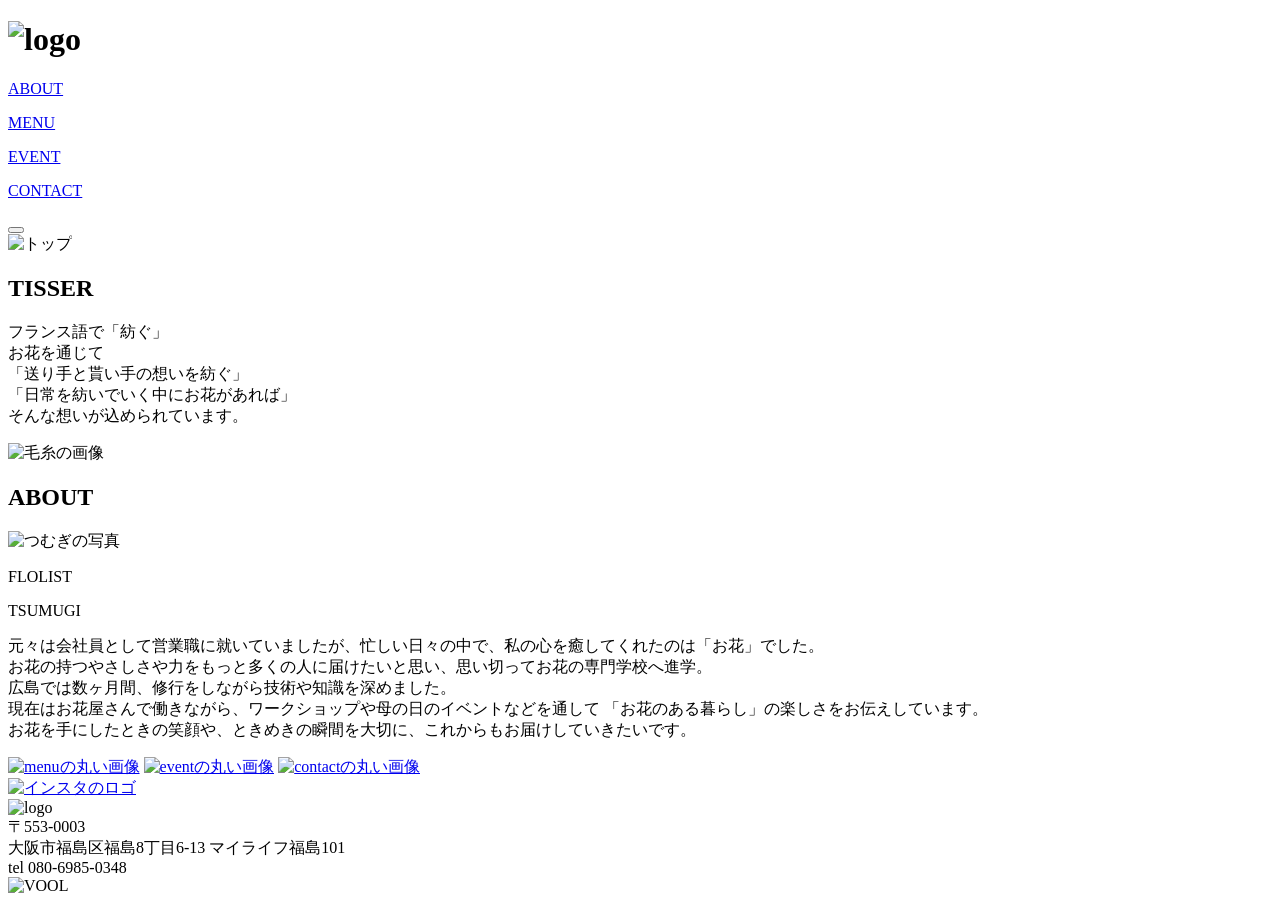
==== index.html @ ef353bc8 "Add files via upload" ====
<!DOCTYPE html>
<html lang="ja">
  <head>
    <meta charset="UTF-8" />
    <meta http-equiv="X-UA-Compatible" content="IE=edge" />
    <meta name="viewport" content="width=device-width, initial-scale=1.0" />
    <title>Tisser Flowershop</title>
    <link rel="stylesheet" href="./css/style.css" />

    <!-- ファビコン -->
    <link rel="shortcut icon" href="./img/fav2.jpg" type="image/x-icon" />
    <link rel="apple-touch-icon" href="./img/fav2.jpg" />

    <!-- Google Fonts -->
    <link rel="preconnect" href="https://fonts.googleapis.com" />
    <link rel="preconnect" href="https://fonts.gstatic.com" crossorigin />
    <link
      href="https://fonts.googleapis.com/css2?family=BIZ+UDMincho&family=Montserrat:wght@100&family=Sawarabi+Mincho&family=Zen+Old+Mincho&display=swap"
      rel="stylesheet"
    />

    <!-- マウス -->
    <!-- <div id="cursor" class="cursor"></div> -->
  </head>

  <body>
    <div class="wrap">
      <!-- <Left  nav> -->
      <header class="sidenav">
        <h1 class="logo"><img src="./img/logo2.gif" alt="logo" /></h1>
        <nav class="nav">
          <div class="nav_menu">
            <p class="about_nav text-anime"><a href="./index.html">ABOUT</a></p>
            <p class="menu_nav text-anime"><a href="./menu.html">MENU</a></p>
            <p class="event_nav text-anime"><a href="./event.html">EVENT</a></p>
            <p class="contact_nav text-anime">
              <a href="./contact.html">CONTACT</a>
            </p>
          </div>
        </nav>
        <button class="hamberger">
          <span></span>
          <span></span>
        </button>
      </header>

      <!-- main column -->
      <main>
        <div class="container">
          <!-- Hero -->
          <section class="hero">
            <img src="./img/top.png" alt="トップ" />
          </section>

          <!-- tisser -->
          <section class="top">
            <h2 class="midasi">TISSER</h2>
            <p class="lead">
              フランス語で「紡ぐ」<br />お花を通じて<br />
              「送り手と貰い手の想いを紡ぐ」<br />「日常を紡いでいく中にお花があれば」<br />
              そんな想いが込められています。
            </p>
            <p class="keito"><img src="./img/keito.PNG" alt="毛糸の画像" /></p>
          </section>

          <!-- about -->
          <section>
            <h2 class="midasi">ABOUT</h2>
            <div class="about">
              <p><img src="./img/tsumugi.JPG" alt="つむぎの写真" /></p>
              <div class="tsumugi_text">
                <p class="flolost">FLOLIST</p>
                <p class="name">TSUMUGI</p>
                <p>
                  元々は会社員として営業職に就いていましたが、忙しい日々の中で、私の心を癒してくれたのは「お花」でした。<br />
                  お花の持つやさしさや力をもっと多くの人に届けたいと思い、思い切ってお花の専門学校へ進学。<br />
                  広島では数ヶ月間、修行をしながら技術や知識を深めました。<br />
                  現在はお花屋さんで働きながら、ワークショップや母の日のイベントなどを通して
                  「お花のある暮らし」の楽しさをお伝えしています。<br />
                  お花を手にしたときの笑顔や、ときめきの瞬間を大切に、これからもお届けしていきたいです。
                </p>
              </div>
            </div>
          </section>

          <!-- Circle nav -->
          <section>
            <div class="circle">
              <a class="menu_circle gazou-anime" href="./menu.html"
                ><img src="./img/menu_img.gif" alt="menuの丸い画像"
              /></a>
              <a class="event_circle gazou-anime" href="./event.html"
                ><img src="./img/workshop_img.gif" alt="eventの丸い画像"
              /></a>
              <a class="contact_circle gazou-anime" href="./contact.html"
                ><img src="./img/contact_img.gif" alt="contactの丸い画像"
              /></a>
            </div>
          </section>
        </div>

        <!-- Right insta -->
        <div class="insta">
          <a
            href="https://www.instagram.com/tmg.fleur___/"
            target="_blank"
            rel="noopener"
            ><img src="./img/insta.jpg" alt="インスタのロゴ"
          /></a>
        </div>
      </main>
    </div>

    <!-- footer -->
    <footer>
      <div class="address">
        <img src="./img/logo2.gif" alt="logo" />
        <br />〒553-0003 <br />
        大阪市福島区福島8丁目6-13 マイライフ福島101
        <br />
        tel 080-6985-0348
      </div>
    </footer>

    <script src="./script.js"></script>

    <!-- オープニングアニメーション -->
    <div class="loading">
      <img class="loading__logo" src="img/logo2.gif" alt="VOOL" />
    </div>
  </body>
</html>
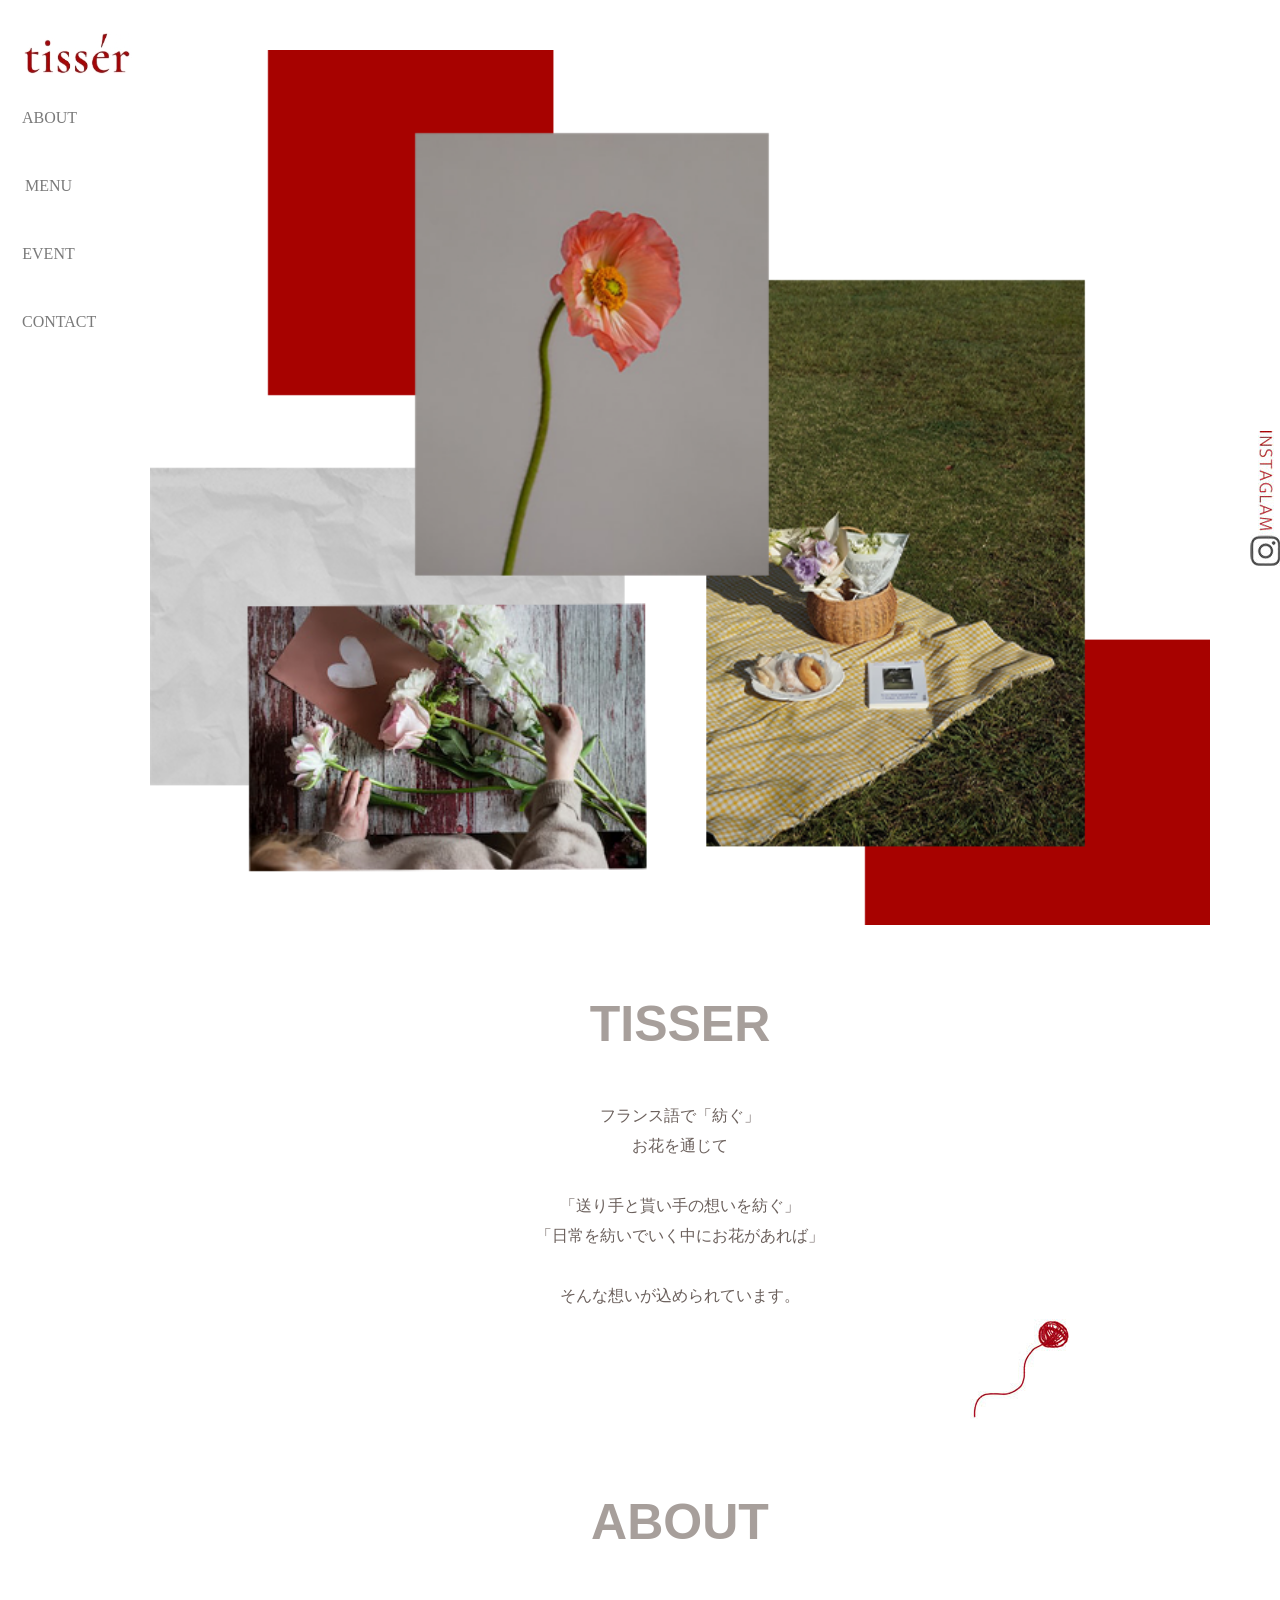
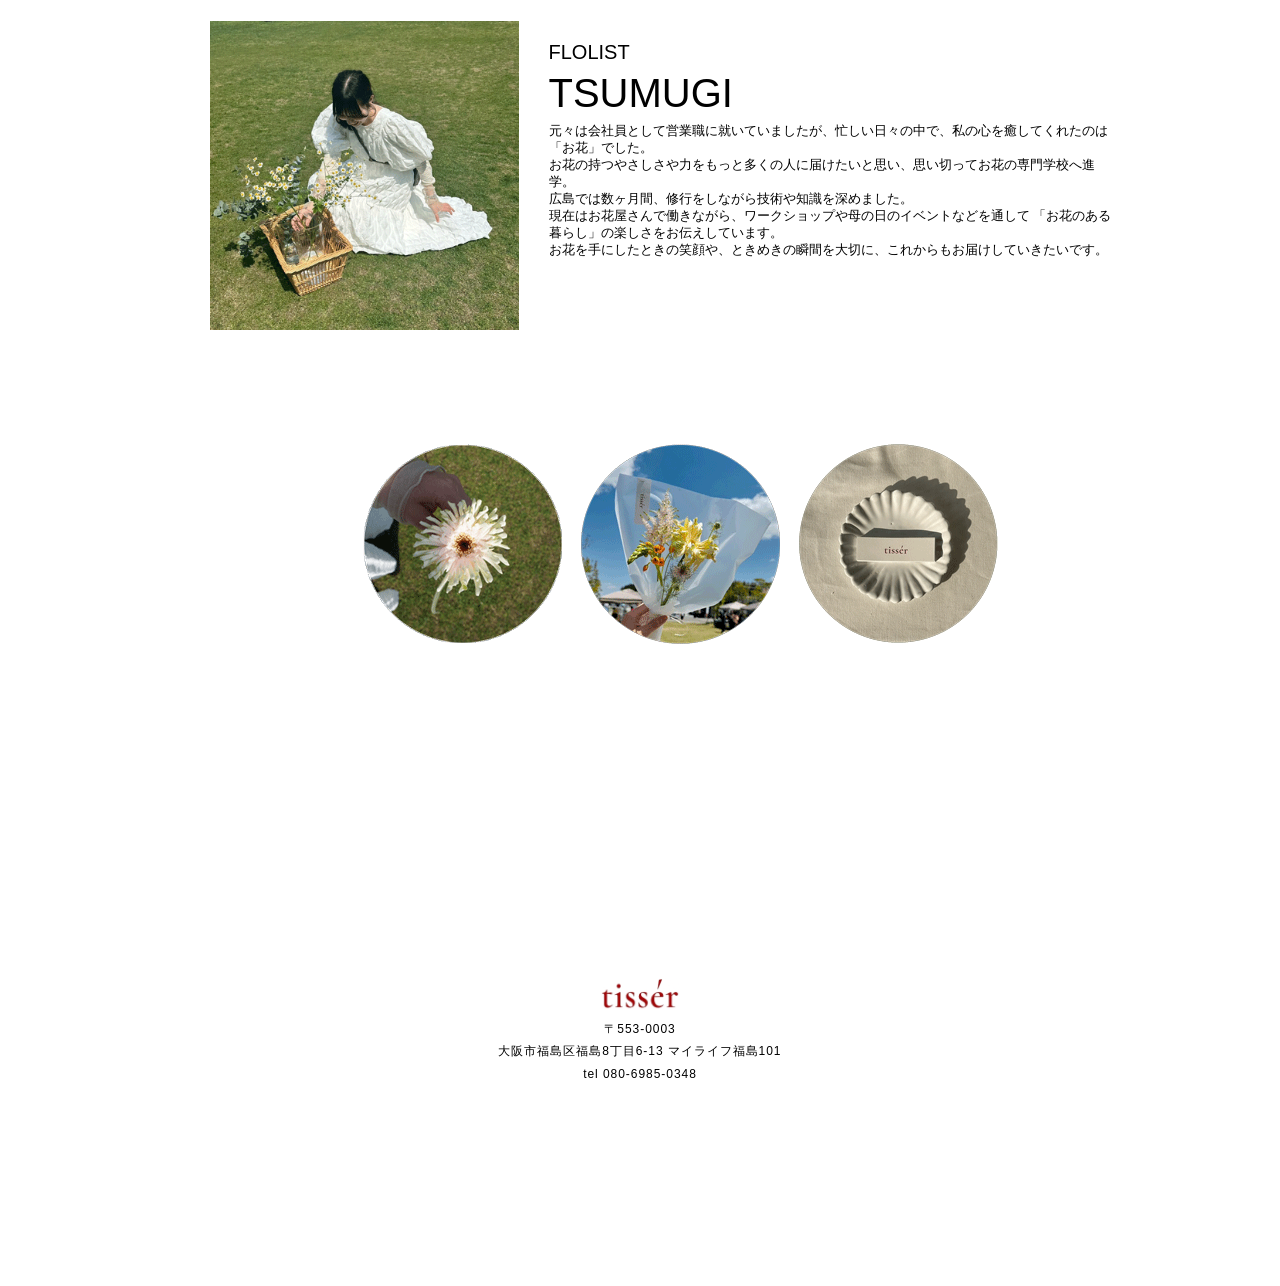
==== commit 8b138600: "Update index.html" ====
--- a/index.html
+++ b/index.html
@@ -8,8 +8,8 @@
     <link rel="stylesheet" href="./css/style.css" />
 
     <!-- ファビコン -->
-    <link rel="shortcut icon" href="./img/fav2.jpg" type="image/x-icon" />
-    <link rel="apple-touch-icon" href="./img/fav2.jpg" />
+    <link rel="shortcut icon" href="./fav2.jpg" type="image/x-icon" />
+    <link rel="apple-touch-icon" href="./fav2.jpg" />
 
     <!-- Google Fonts -->
     <link rel="preconnect" href="https://fonts.googleapis.com" />
@@ -27,7 +27,7 @@
     <div class="wrap">
       <!-- <Left  nav> -->
       <header class="sidenav">
-        <h1 class="logo"><img src="./img/logo2.gif" alt="logo" /></h1>
+        <h1 class="logo"><img src="./logo2.gif" alt="logo" /></h1>
         <nav class="nav">
           <div class="nav_menu">
             <p class="about_nav text-anime"><a href="./index.html">ABOUT</a></p>
@@ -49,7 +49,7 @@
         <div class="container">
           <!-- Hero -->
           <section class="hero">
-            <img src="./img/top.png" alt="トップ" />
+            <img src="./top.png" alt="トップ" />
           </section>
 
           <!-- tisser -->
@@ -60,14 +60,14 @@
               「送り手と貰い手の想いを紡ぐ」<br />「日常を紡いでいく中にお花があれば」<br />
               そんな想いが込められています。
             </p>
-            <p class="keito"><img src="./img/keito.PNG" alt="毛糸の画像" /></p>
+            <p class="keito"><img src="./keito.PNG" alt="毛糸の画像" /></p>
           </section>
 
           <!-- about -->
           <section>
             <h2 class="midasi">ABOUT</h2>
             <div class="about">
-              <p><img src="./img/tsumugi.JPG" alt="つむぎの写真" /></p>
+              <p><img src="./tsumugi.JPG" alt="つむぎの写真" /></p>
               <div class="tsumugi_text">
                 <p class="flolost">FLOLIST</p>
                 <p class="name">TSUMUGI</p>
@@ -87,13 +87,13 @@
           <section>
             <div class="circle">
               <a class="menu_circle gazou-anime" href="./menu.html"
-                ><img src="./img/menu_img.gif" alt="menuの丸い画像"
+                ><img src="./menu_img.gif" alt="menuの丸い画像"
               /></a>
               <a class="event_circle gazou-anime" href="./event.html"
-                ><img src="./img/workshop_img.gif" alt="eventの丸い画像"
+                ><img src="./workshop_img.gif" alt="eventの丸い画像"
               /></a>
               <a class="contact_circle gazou-anime" href="./contact.html"
-                ><img src="./img/contact_img.gif" alt="contactの丸い画像"
+                ><img src="./contact_img.gif" alt="contactの丸い画像"
               /></a>
             </div>
           </section>
@@ -105,7 +105,7 @@
             href="https://www.instagram.com/tmg.fleur___/"
             target="_blank"
             rel="noopener"
-            ><img src="./img/insta.jpg" alt="インスタのロゴ"
+            ><img src="./insta.jpg" alt="インスタのロゴ"
           /></a>
         </div>
       </main>
@@ -114,7 +114,7 @@
     <!-- footer -->
     <footer>
       <div class="address">
-        <img src="./img/logo2.gif" alt="logo" />
+        <img src="./logo2.gif" alt="logo" />
         <br />〒553-0003 <br />
         大阪市福島区福島8丁目6-13 マイライフ福島101
         <br />
--- a/css/style.css
+++ b/css/style.css
@@ -0,0 +1,730 @@
+@charset "utf-8";
+
+* {
+  /* 全てのタグに設定される 全称セレクタ */
+  margin: 0;
+  padding: 0;
+  box-sizing: border-box;
+  /* パディングとボーダー幅をwidthに含める計算をする */
+  /*デフォルトのマウスカーソルを非表示にする*/
+  /* cursor: none; */
+}
+
+.all {
+  display: flex;
+  /* 横並びにする */
+  justify-content: space-between;
+  /* 均等揃え */
+  align-items: center;
+  /* 上下中央 */
+}
+
+a {
+  text-decoration: none;
+  /* aタグが下線を作っているので、この装飾を消す */
+  color: rgb(122, 122, 122);
+  /* aタグが色を紫にしているので、それを黒にする */
+}
+
+header {
+  padding: 20px;
+  z-index: 111;
+  /* ヘッダー内の余白 */
+}
+
+/* マウス */
+/*独自のマウスカーソルを作成*/
+.cursor {
+  position: fixed;
+  top: -5px;
+  left: -5px;
+  width: 10px;
+  height: 10px;
+  border-radius: 50%;
+  background: rgba(0, 0, 0, 0.7);
+  z-index: 1000;
+  transition: width 0.5s, height 0.5s, top 0.5s, left 0.5s;
+  transform: translate(0, 0);
+  pointer-events: none;
+}
+
+/*aタグにホバーした時に見た目変化*/
+.cursor.cursor--hover {
+  top: -20px;
+  left: -20px;
+  width: 40px;
+  height: 40px;
+  background: rgba(205, 114, 113, 0.5);
+}
+
+/*動き確認用ボタン*/
+.btn {
+  display: inline-block;
+  min-width: 300px;
+  margin: 20px;
+  padding: 20px;
+  color: #fff;
+  background-color: #000;
+  font-size: 20px;
+  font-weight: bold;
+  text-decoration: none;
+  text-align: center;
+}
+
+.header-inner {
+  max-width: 1280px;
+  /* 1280px以上にならない */
+  margin: 0 auto;
+  /* 幅が設定されていたら。その要素を中央に */
+  display: flex;
+  /* 横並びにする */
+  justify-content: space-between;
+  /* 均等揃え */
+  align-items: flex-end;
+  /* 下揃え */
+}
+
+nav {
+  width: 50%;
+  /* ナビメニューの幅を広くする */
+}
+
+.hamberger {
+  display: none;
+}
+
+/* logo */
+.logo img {
+  width: 110px;
+}
+
+:root {
+  --paper: #ffffff;
+  --ink: #5a4d4a;
+  --muted: #a79f9b;
+  --accent: #b45a5a;
+  --radius: 14px;
+  --lh: 1.8;
+}
+
+/* index.html */
+body {
+  margin: 0 auto;
+}
+
+/* Layout */
+.wrap {
+  display: grid;
+  grid-template-columns: 150px 1fr;
+}
+
+/* Left Nav */
+.sidenav {
+  position: sticky;
+  top: 0;
+  height: 1000px;
+  padding: 32px 22px;
+  display: flex;
+  flex-direction: column;
+}
+
+.sidenav a {
+  display: block;
+  margin: 25px 0;
+}
+
+/* サイドナビ動き */
+/* 全体設定 */
+.nav_menu {
+  text-align: center;
+}
+
+p a:hover {
+  color: #ae1313;
+  transition: all 0.5s;
+}
+
+/* 左からライン*/
+.text-anime a {
+  position: relative;
+  text-align: center;
+  display: inline-block;
+}
+
+.text-anime a:before {
+  content: "";
+  position: absolute;
+  left: 0;
+  bottom: 0;
+  width: 0;
+  height: 1.5px;
+  background-color: #ae1313;
+  -webkit-transition: width 0.2s ease;
+  -moz-transition: width 0.2s ease;
+  -o-transition: width 0.2s ease;
+  transition: width 0.2s ease;
+}
+
+.text-anime a:hover:before {
+  width: 100%;
+}
+
+main {
+  max-width: 1200px;
+  margin: auto;
+}
+
+/* Hero */
+
+.hero img {
+  width: 100%;
+  height: auto;
+  display: block;
+}
+
+/* Main */
+main {
+  padding: 50px 0 80px;
+  display: flex;
+  justify-content: center;
+}
+
+.midasi {
+  text-align: center;
+  font-family: "Montserrat", sans-serif;
+  font-size: 50px;
+  color: var(--muted);
+  letter-spacing: 0.2.5em;
+  margin: 70px 0 10px;
+}
+
+.lead {
+  text-align: center;
+  font-size: clamp(12px, 1.6vw, 16px);
+  color: #6b605c;
+  white-space: pre-line;
+  padding: 8px 18px;
+  font-family: serif;
+  font-family: "Zen Old Mincho", serif;
+  font-style: normal;
+  line-height: 30px;
+}
+
+.keito {
+  text-align: right;
+  margin-right: 140px;
+}
+
+/* About */
+.about {
+  display: flex;
+  margin: 40px;
+}
+
+.about img {
+  margin: 30px 10px 60px 20px;
+  width: 100%;
+  min-width: 200px;
+}
+
+.tsumugi_text {
+  margin: 50px;
+  font-size: 80%;
+  font-family: "Montserrat", sans-serif;
+}
+
+.flolost {
+  font-size: 20px;
+}
+
+.name {
+  font-size: 40px;
+  margin: 7px 0;
+}
+
+/* Circle gallery */
+
+.circle {
+  margin-top: var(--gap);
+  display: flex;
+  gap: clamp(10px, 2vw, 18px);
+  justify-content: center;
+  flex-wrap: wrap;
+  margin: 50px;
+}
+
+.circles img {
+  width: 92px;
+  height: 92px;
+  border-radius: 50%;
+  object-fit: cover;
+}
+
+/* ホバーアニメーション */
+.gazou-anime {
+  position: relative;
+  overflow: hidden;
+}
+
+.gazou-anime::before,
+.gazou-anime::after {
+  content: "";
+  display: block;
+  position: absolute;
+  margin: auto;
+  top: 0;
+  left: 0;
+  margin: auto;
+  transition: 0.3s cubic-bezier(0.45, 0, 0.55, 1);
+  opacity: 0;
+}
+
+.gazou-anime::before {
+  background: rgba(255, 255, 255, 0.6);
+  width: 100%;
+  height: 100%;
+}
+
+.gazou-anime::after {
+  color: #7a7a7a;
+  content: "MENU";
+  font-size: 17px;
+  display: flex;
+  text-align: center;
+  justify-content: center;
+  align-items: center;
+  bottom: 0;
+  right: 0;
+}
+
+.gazou-anime:hover::before,
+.gazou-anime:hover::after {
+  opacity: 1;
+}
+
+.event_circle::after {
+  color: #7a7a7a;
+  content: "EVENT";
+  font-size: 17px;
+  display: flex;
+  text-align: center;
+  justify-content: center;
+  align-items: center;
+  bottom: 0;
+  right: 0;
+}
+
+.contact_circle::after {
+  color: #7a7a7a;
+  content: "CONTACT";
+  font-size: 17px;
+  display: flex;
+  text-align: center;
+  justify-content: center;
+  align-items: center;
+  bottom: 0;
+  right: 0;
+}
+
+.about_circle::after {
+  color: #7a7a7a;
+  content: "ABOUT";
+  font-size: 17px;
+  display: flex;
+  text-align: center;
+  justify-content: center;
+  align-items: center;
+  bottom: 0;
+  right: 0;
+}
+
+/* Instagram label */
+.insta {
+  position: sticky;
+  top: 0;
+  height: 100vh;
+  display: flex;
+  align-items: center;
+  justify-content: center;
+  padding-left: 40px;
+  transition-duration: 0.4s;
+}
+.insta:hover {
+  transform: scale(1.1);
+}
+
+.main {
+  position: relative;
+}
+
+/* Footer */
+footer {
+  background-image: url("../img/background.gif");
+  background-repeat: no-repeat;
+  /* 繰り返しなし */
+  background-size: 100%;
+  /* 画面いっぱいに表示 */
+  background-position: center bottom;
+  /* 中央に表示 */
+  background-attachment: fixed;
+  /* 固定 */
+  text-align: center;
+  padding: 200px 100px;
+}
+
+footer img {
+  width: 80px;
+  text-align: center;
+}
+
+.address {
+  font-size: 12px;
+  line-height: 1.9;
+  letter-spacing: 0.08em;
+  font-family: sans-serif;
+}
+
+/* menu.html */
+.menu {
+  text-align: center;
+  margin: 50px;
+}
+
+.menu_category h3 {
+  font-size: 15px;
+  margin: 40px 0 10px 0;
+  font-family: sans-serif;
+  color: #5d5d5d;
+  letter-spacing: 1px;
+  text-align: left;
+}
+
+.menu-items {
+  display: grid;
+  grid-template-columns: repeat(4, 1fr);
+  gap: 20px;
+}
+
+.menu-items img {
+  width: 100%;
+  height: auto;
+  display: block;
+}
+
+.price {
+  font-size: 0.9em;
+  color: #666;
+  margin-top: 15px;
+  line-height: 1.6;
+  text-align: left;
+}
+
+/* event.HTML */
+
+.event_category h3 {
+  text-align: center;
+  font-family: sans-serif;
+  font-size: small;
+  color: #555;
+  font-weight: 100;
+}
+
+/* 全体 */
+.insta_category {
+  max-width: 1200px;
+  /* 横幅制限 */
+  margin: 0 auto;
+  /* 中央寄せ */
+  padding: 40px 20px;
+  font-family: "Montserrat", sans-serif;
+  color: #444;
+}
+
+/* 見出し */
+.insta_category h3 {
+  font-size: 20px;
+  text-align: center;
+  margin-bottom: 40px;
+}
+
+/* 各イベントの枠 */
+.history-items > div {
+  margin-bottom: 60px;
+}
+
+.history-items h4 {
+  font-family: sans-serif;
+  font-weight: 100;
+  font-size: small;
+  padding: 8px;
+}
+
+/* 画像リスト */
+.history-items ul {
+  display: flex;
+  /* 横並び */
+  flex-wrap: wrap;
+  /* 画面が狭ければ折り返す */
+  gap: 20px;
+  /* 画像の間隔 */
+  justify-content: center;
+  /* 中央揃え */
+  margin-bottom: 20px;
+}
+
+.history-items ul li {
+  list-style: none;
+}
+
+.history-items ul img {
+  width: 140px;
+  /* 画像のサイズ */
+  height: auto;
+  transition: transform 0.3s;
+}
+
+.history-items ul img:hover {
+  transform: scale(1.05);
+  /* ホバーで拡大 */
+}
+
+/* テキスト部分 */
+.history-items p {
+  text-align: center;
+  line-height: 1.8;
+  max-width: 1000px;
+  margin: 0 auto;
+  font-size: 13px;
+  color: #555;
+  font-family: sans-serif;
+}
+
+/* READ MORE リンク */
+.history-items p a {
+  display: inline-block;
+  margin-top: 15px;
+  font-size: 11px;
+  color: #c94f7c;
+  text-decoration: none;
+  border-bottom: 1px solid #c94f7c;
+  transition: 0.3s;
+}
+
+.history-items p a:hover {
+  color: #000;
+  border-color: #000;
+}
+
+/* contact.html */
+.message {
+  text-align: center;
+  line-height: 3;
+  max-width: 1000px;
+  margin: 60px auto;
+  font-size: 15px;
+  color: #555;
+  font-family: sans-serif;
+}
+
+.contact-icon {
+  display: flex;
+  justify-content: center;
+  gap: 40px;
+  overflow: hidden;
+}
+.contact-icon a {
+  display: block;
+  transition: all 0.3s ease-in-out;
+}
+
+.contact-icon a:hover {
+  transform: scale(1.2);
+}
+
+/* 文字をふわっと */
+.keito,
+.lead,
+.tsumugi_text {
+  opacity: 0; /* 初期状態は透明 */
+  transform: translateY(20px); /* 少し下にずらす */
+  transition: opacity 0.5s ease-in-out, transform 1.8s ease-in-out; /*  0.5秒かけて変化 */
+}
+
+.keito.in-view,
+.lead.in-view,
+.tsumugi_text.in-view {
+  opacity: 1; /* 表示 */
+  transform: translateY(0); /* 元の位置に戻す */
+}
+
+/* Responsive */
+
+@media (max-width: 768px) {
+  main {
+    margin-left: auto;
+    margin-right: auto;
+    padding: 50px;
+    max-width: 80%;
+  }
+
+  img,
+  iframe,
+  video {
+    max-width: 100%;
+    height: auto;
+  }
+
+  .hamberger {
+    width: 100%;
+    display: block;
+    width: 50px;
+    height: 30px;
+    background-color: transparent;
+    border: none;
+    position: fixed;
+    top: 10px;
+    right: 10px;
+    z-index: 11;
+  }
+
+  .hamberger span {
+    display: block;
+    width: 100%;
+    height: 1px;
+    background-color: #ae1313;
+    position: absolute;
+    left: 0;
+    top: calc(50% - 5px);
+    transition: all 0.5s;
+  }
+
+  .hamberger span:last-child {
+    top: calc(50% + 5px);
+  }
+
+  .hamberger.on span {
+    top: calc(50%);
+    rotate: 15deg;
+  }
+
+  .hamberger.on span:last-child {
+    rotate: -15deg;
+  }
+
+  .tsumugi_text {
+    margin: 25px;
+  }
+
+  .nav {
+    position: fixed;
+    top: 0;
+    left: 0;
+    width: 100%;
+    height: 100vh;
+    background-color: #d7d3d3;
+    transform: translateX(100%);
+    opacity: 0;
+    transition: all 1s;
+  }
+
+  .nav_menu {
+    margin-top: 180px;
+  }
+  .nav.on {
+    opacity: 1;
+    transform: translateX(0);
+  }
+
+  .wrap {
+    grid-template-columns: 1fr;
+  }
+
+  body {
+    background: var(--bg);
+  }
+
+  .sidenav {
+    position: static;
+    height: auto;
+    border-right: none;
+    padding: 18px var(--gap);
+    align-items: center;
+    text-align: center;
+  }
+
+  .logo {
+    margin: 40px;
+  }
+
+  .nav {
+    flex-direction: row;
+    flex-wrap: wrap;
+    justify-content: center;
+  }
+
+  main {
+    padding: 22px var(--gap) 60px;
+  }
+
+  /* .insta {
+    display: none
+  } */
+
+  .about {
+    flex-direction: column;
+  }
+
+  .circles img {
+    margin-left: 40px;
+    width: 84px;
+    height: 84px;
+  }
+}
+
+/* オープニングアニメーション */
+.loading {
+  position: fixed;
+  top: 0;
+  left: 0;
+  width: 100vw;
+  height: 100vh;
+  z-index: 10;
+  background-color: #fff;
+  display: flex;
+  align-items: center;
+  justify-content: center;
+  animation: fadeOut 1.5s 2.5s forwards;
+}
+
+@keyframes fadeOut {
+  0% {
+    opacity: 1;
+  }
+
+  100% {
+    opacity: 0;
+    visibility: hidden;
+  }
+}
+
+.loading__logo {
+  opacity: 0;
+  animation: logo_fade 2s 0.5s forwards;
+  width: 175px;
+}
+
+@keyframes logo_fade {
+  0% {
+    opacity: 0;
+    transform: translateY(20px);
+  }
+
+  60% {
+    opacity: 1;
+    transform: translateY(0);
+  }
+
+  100% {
+    opacity: 0;
+  }
+}
